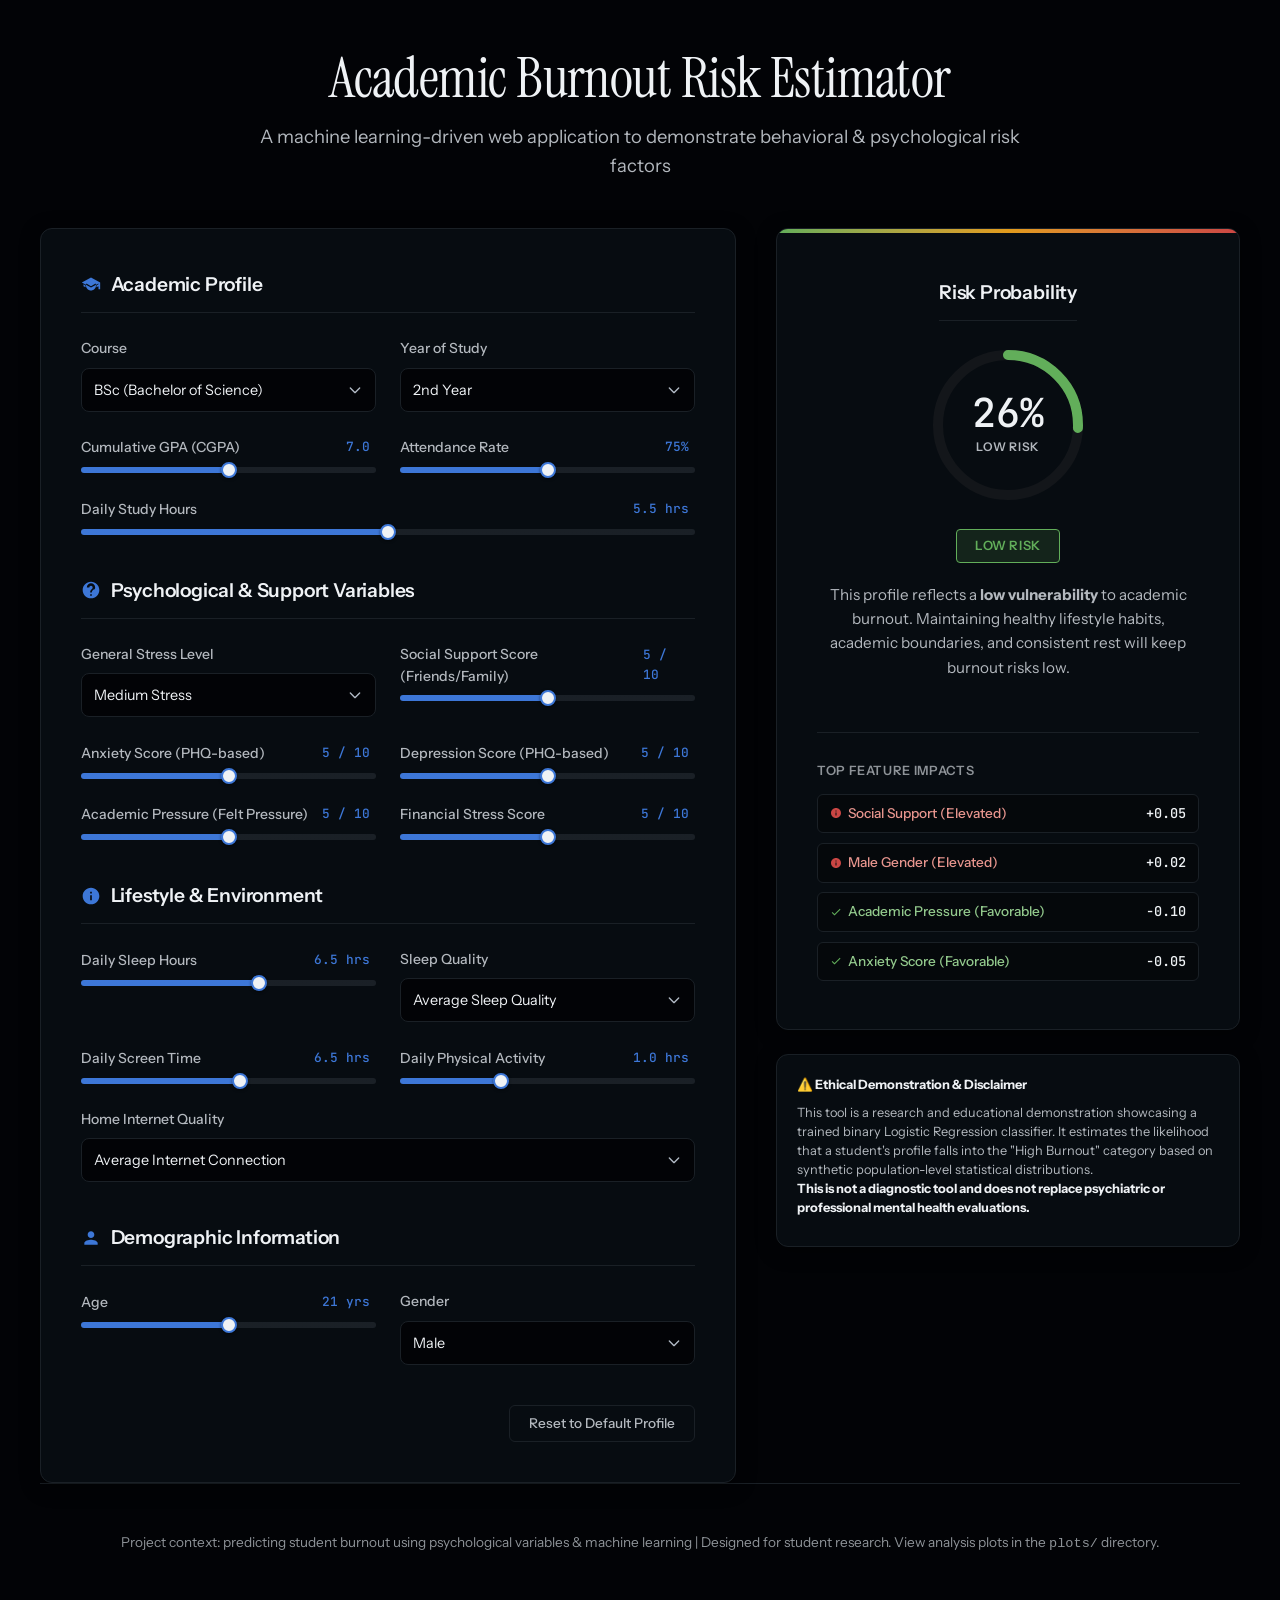
==== index.html @ f26b010b "Initial commit: Academic Burnout Risk Estimator UI overhaul and model code" ====
<!-- impeccable-disable overused-font: Instrument Sans and Instrument Serif are custom selected to align with academic and educational software design systems -->
<!DOCTYPE html>
<html lang="en">
<head>
    <meta charset="UTF-8">
    <meta name="viewport" content="width=device-width, initial-scale=1.0">
    <title>Academic Burnout Risk Estimator - Machine Learning Demonstration</title>
    
    <!-- Google Fonts -->
    <link rel="preconnect" href="https://fonts.googleapis.com">
    <link rel="preconnect" href="https://fonts.gstatic.com" crossorigin>
    <link href="https://fonts.googleapis.com/css2?family=Instrument+Sans:ital,wght@0,400;0,500;0,600;0,700;1,400&family=Instrument+Serif:ital@0;1&family=JetBrains+Mono:wght@400;500;700&display=swap" rel="stylesheet">
    
    <style>
        :root {
            --bg: oklch(0.1 0.01 250);
            --panel: oklch(0.15 0.015 250);
            --panel-hover: oklch(0.17 0.015 250);
            --border: oklch(0.24 0.015 250);
            --border-focus: oklch(0.42 0.08 250);
            --text-primary: oklch(0.96 0.005 250);
            --text-secondary: oklch(0.78 0.01 250);
            --text-tertiary: oklch(0.66 0.01 250);
            
            --primary: oklch(0.58 0.16 260);
            --primary-hover: oklch(0.52 0.17 260);
            --primary-alpha: oklch(0.58 0.16 260 / 0.15);
            
            --success: oklch(0.68 0.14 142);
            --success-alpha: oklch(0.68 0.14 142 / 0.15);
            
            --warning: oklch(0.74 0.15 75);
            --warning-alpha: oklch(0.74 0.15 75 / 0.15);
            
            --danger: oklch(0.58 0.17 25);
            --danger-alpha: oklch(0.58 0.17 25 / 0.15);
            
            --shadow: 0 4px 20px 0 rgba(0, 0, 0, 0.4);
            --inner-shadow: inset 0 1px 0 0 rgba(255, 255, 255, 0.03);
        }

        * {
            box-sizing: border-box;
            margin: 0;
            padding: 0;
        }

        body {
            font-family: 'Instrument Sans', -apple-system, BlinkMacSystemFont, sans-serif;
            background-color: var(--bg);
            color: var(--text-primary);
            min-height: 100vh;
            display: flex;
            flex-direction: column;
            padding: 3rem 1.5rem;
            line-height: 1.6;
            -webkit-font-smoothing: antialiased;
        }

        header {
            text-align: center;
            max-width: 800px;
            margin: 0 auto 3rem auto;
        }

        h1 {
            font-family: 'Instrument Serif', serif;
            font-size: 3.5rem;
            font-weight: 400;
            letter-spacing: -0.01em;
            color: var(--text-primary);
            margin-bottom: 0.75rem;
            line-height: 1.1;
        }

        header p {
            color: var(--text-secondary);
            font-size: 1.15rem;
            font-weight: 400;
            max-width: 65ch;
            margin: 0 auto;
        }

        .container {
            max-width: 1200px;
            width: 100%;
            margin: 0 auto;
            display: grid;
            grid-template-columns: 1.2fr 0.8fr;
            gap: 2.5rem;
            align-items: start;
        }

        @media (max-width: 968px) {
            .container {
                grid-template-columns: 1fr;
            }
        }

        .glass-panel {
            background: var(--panel);
            border: 1px solid var(--border);
            border-radius: 12px;
            padding: 2.5rem;
            box-shadow: var(--shadow);
            position: relative;
        }

        /* Form Styling */
        h2 {
            font-family: 'Instrument Sans', sans-serif;
            font-size: 1.2rem;
            font-weight: 600;
            letter-spacing: -0.01em;
            margin-bottom: 1.5rem;
            display: flex;
            align-items: center;
            gap: 0.6rem;
            border-bottom: 1px solid var(--border);
            padding-bottom: 0.75rem;
            color: var(--text-primary);
        }

        .form-section {
            margin-bottom: 2.5rem;
        }

        .form-grid {
            display: grid;
            grid-template-columns: 1fr 1fr;
            gap: 1.5rem;
        }

        @media (max-width: 640px) {
            .form-grid {
                grid-template-columns: 1fr;
            }
        }

        .form-group {
            display: flex;
            flex-direction: column;
            gap: 0.5rem;
        }

        .form-group.full-width {
            grid-column: 1 / -1;
        }

        label {
            font-size: 0.875rem;
            font-weight: 500;
            color: var(--text-secondary);
            display: flex;
            justify-content: space-between;
            align-items: center;
        }

        .slider-val {
            font-family: 'JetBrains Mono', monospace;
            font-weight: 500;
            color: var(--primary);
            padding: 0.1rem 0.4rem;
            font-size: 0.8rem;
        }

        input[type="range"] {
            -webkit-appearance: none;
            width: 100%;
            height: 6px;
            background: linear-gradient(to right, var(--primary) var(--value-percent, 50%), var(--border) var(--value-percent, 50%));
            border-radius: 3px;
            outline: none;
            transition: background 0.1s;
        }

        input[type="range"]::-webkit-slider-thumb {
            -webkit-appearance: none;
            appearance: none;
            width: 16px;
            height: 16px;
            border-radius: 50%;
            background: var(--text-primary);
            border: 2px solid var(--primary);
            cursor: pointer;
            transition: transform 0.1s, background-color 0.2s;
            box-shadow: 0 1px 3px rgba(0, 0, 0, 0.5);
        }

        input[type="range"]::-webkit-slider-thumb:hover {
            transform: scale(1.15);
            background: var(--primary);
            border-color: var(--text-primary);
        }

        select {
            appearance: none;
            -webkit-appearance: none;
            background-color: var(--bg);
            background-image: url("data:image/svg+xml,%3Csvg xmlns='http://www.w3.org/2000/svg' fill='none' viewBox='0 0 24 24' stroke='%23b2bbc6' stroke-width='2'%3E%3Cpath stroke-linecap='round' stroke-linejoin='round' d='M19 9l-7 7-7-7'/%3E%3C/svg%3E");
            background-repeat: no-repeat;
            background-position: right 0.75rem center;
            background-size: 1rem;
            border: 1px solid var(--border);
            border-radius: 8px;
            padding: 0.75rem 2.25rem 0.75rem 0.75rem;
            color: var(--text-primary);
            font-size: 0.9rem;
            outline: none;
            cursor: pointer;
            transition: border-color 0.2s, box-shadow 0.2s;
            font-family: 'Instrument Sans', sans-serif;
            width: 100%;
        }

        select:focus {
            border-color: var(--border-focus);
            box-shadow: 0 0 0 2px var(--primary-alpha);
        }

        /* Result Panel Styling */
        .sticky-panel {
            position: sticky;
            top: 2rem;
            display: flex;
            flex-direction: column;
            gap: 1.5rem;
        }

        .result-card {
            text-align: center;
            display: flex;
            flex-direction: column;
            align-items: center;
            padding: 3rem 2.5rem;
            position: relative;
            overflow: hidden;
        }

        .result-card::before {
            content: '';
            position: absolute;
            top: 0;
            left: 0;
            right: 0;
            height: 4px;
            background: linear-gradient(to right, var(--success), var(--warning), var(--danger));
        }

        /* Circular Progress */
        .progress-circle {
            position: relative;
            width: 160px;
            height: 160px;
            margin-bottom: 1.5rem;
        }

        .progress-circle svg {
            width: 100%;
            height: 100%;
            transform: rotate(-90deg);
        }

        .progress-circle circle {
            fill: none;
            stroke-width: 10;
        }

        .progress-bg {
            stroke: oklch(0.2 0.01 250);
        }

        .progress-bar {
            stroke: var(--primary);
            stroke-dasharray: 440;
            stroke-dashoffset: 440;
            stroke-linecap: round;
            transition: stroke-dashoffset 0.6s cubic-bezier(0.4, 0, 0.2, 1), stroke 0.3s;
        }

        .progress-text {
            position: absolute;
            top: 50%;
            left: 50%;
            transform: translate(-50%, -50%);
            text-align: center;
        }

        .percentage {
            font-family: 'JetBrains Mono', monospace;
            font-size: 2.5rem;
            font-weight: 500;
            color: var(--text-primary);
            line-height: 1;
        }

        .percentage-label {
            font-size: 0.75rem;
            font-weight: 600;
            color: var(--text-secondary);
            text-transform: uppercase;
            letter-spacing: 0.05em;
            margin-top: 0.25rem;
        }

        /* Badge */
        .badge {
            font-family: 'Instrument Sans', sans-serif;
            font-size: 0.8rem;
            font-weight: 600;
            padding: 0.35rem 1.1rem;
            border-radius: 4px;
            text-transform: uppercase;
            letter-spacing: 0.05em;
            margin-bottom: 1.25rem;
            display: inline-block;
        }

        .badge-low {
            background: var(--success-alpha);
            color: var(--success);
            border: 1px solid var(--success);
        }

        .badge-medium {
            background: var(--warning-alpha);
            color: var(--warning);
            border: 1px solid var(--warning);
        }

        .badge-high {
            background: var(--danger-alpha);
            color: var(--danger);
            border: 1px solid var(--danger);
            animation: pulse 2s infinite;
        }

        @keyframes pulse {
            0% { box-shadow: 0 0 0 0 oklch(0.58 0.17 25 / 0.4); }
            70% { box-shadow: 0 0 0 10px oklch(0.58 0.17 25 / 0); }
            100% { box-shadow: 0 0 0 0 oklch(0.58 0.17 25 / 0); }
        }

        .description {
            font-size: 0.95rem;
            color: var(--text-secondary);
            margin-bottom: 1.5rem;
            line-height: 1.6;
        }

        /* Explainable AI Factors */
        .explainability-section {
            width: 100%;
            text-align: left;
            border-top: 1px solid var(--border);
            margin-top: 1.75rem;
            padding-top: 1.75rem;
        }

        .explainability-section h3 {
            font-size: 0.8rem;
            text-transform: uppercase;
            letter-spacing: 0.05em;
            color: var(--text-tertiary);
            margin-bottom: 0.75rem;
            font-weight: 600;
        }

        .factor-list {
            display: flex;
            flex-direction: column;
            gap: 0.6rem;
        }

        .factor-item {
            display: flex;
            align-items: center;
            justify-content: space-between;
            font-size: 0.85rem;
            padding: 0.5rem 0.75rem;
            border-radius: 6px;
            background: oklch(0.13 0.01 250);
            border: 1px solid var(--border);
        }

        .factor-name {
            display: flex;
            align-items: center;
            gap: 0.4rem;
            font-weight: 500;
        }

        .factor-risk {
            color: oklch(0.75 0.1 25);
        }
        .factor-risk svg { fill: var(--danger); }

        .factor-protective {
            color: oklch(0.78 0.1 142);
        }
        .factor-protective svg { fill: var(--success); }

        .factor-weight {
            font-family: 'JetBrains Mono', monospace;
            font-weight: 500;
        }

        /* Ethical Notice */
        .ethical-notice {
            background: var(--panel);
            border: 1px solid var(--border);
            border-radius: 12px;
            padding: 1.25rem;
            font-size: 0.8rem;
            color: var(--text-secondary);
            line-height: 1.5;
            box-shadow: var(--shadow);
        }

        .ethical-notice strong {
            color: var(--text-primary);
            display: block;
            margin-bottom: 0.5rem;
        }

        /* Buttons styling */
        .form-actions {
            display: flex;
            justify-content: flex-end;
            margin-top: 1rem;
        }

        .btn-secondary {
            background: transparent;
            border: 1px solid var(--border);
            color: var(--text-secondary);
            padding: 0.6rem 1.2rem;
            font-size: 0.85rem;
            font-weight: 500;
            border-radius: 6px;
            cursor: pointer;
            transition: background-color 0.2s, border-color 0.2s, color 0.2s;
            font-family: 'Instrument Sans', sans-serif;
        }
        .btn-secondary:hover {
            background: var(--panel-hover);
            color: var(--text-primary);
            border-color: var(--text-secondary);
        }

        footer {
            margin-top: auto;
            text-align: center;
            padding: 3rem 0 1.5rem 0;
            color: var(--text-tertiary);
            font-size: 0.85rem;
            border-top: 1px solid var(--border);
            max-width: 1200px;
            width: 100%;
            margin-left: auto;
            margin-right: auto;
        }

        footer a {
            color: var(--primary);
            text-decoration: none;
        }
        footer a:hover {
            text-decoration: underline;
        }
    </style>
</head>
<body>

    <header>
        <h1>Academic Burnout Risk Estimator</h1>
        <p>A machine learning-driven web application to demonstrate behavioral & psychological risk factors</p>
    </header>

    <div class="container">
        <!-- Input Form -->
        <main class="glass-panel">
            <form id="burnoutForm">
                
                <!-- Section 1: Academic Profile -->
                <div class="form-section">
                    <h2>
                        <svg width="20" height="20" viewBox="0 0 24 24" fill="var(--primary)"><path d="M12 3L1 9l11 6 9-4.91V17h2V9L12 3zM5.47 12.5L3 11.16v2.33l2.47 1.35V12.5zm13.06 0v2.34l2.47-1.35v-2.33l-2.47 1.34zM12 18.5c-3.31 0-6-2.69-6-6 0-.85.18-1.65.5-2.38L12 13.5l5.5-3.38c.32.73.5 1.53.5 2.38 0 3.31-2.69 6-6 6z"/></svg>
                        Academic Profile
                    </h2>
                    <div class="form-grid">
                        <div class="form-group">
                            <label for="course">Course</label>
                            <select id="course">
                                <option value="BBA">BBA (Bachelor of Business Admin)</option>
                                <option value="BCA">BCA (Bachelor of Computer Applications)</option>
                                <option value="BSc" selected>BSc (Bachelor of Science)</option>
                                <option value="BTech">BTech (Bachelor of Technology)</option>
                                <option value="MBA">MBA (Master of Business Admin)</option>
                                <option value="MCA">MCA (Master of Computer Applications)</option>
                            </select>
                        </div>
                        <div class="form-group">
                            <label for="year">Year of Study</label>
                            <select id="year">
                                <option value="1st">1st Year</option>
                                <option value="2nd" selected>2nd Year</option>
                                <option value="3rd">3rd Year</option>
                                <option value="4th">4th Year</option>
                            </select>
                        </div>
                        <div class="form-group">
                            <label for="cgpa">
                                Cumulative GPA (CGPA)
                                <span class="slider-val" id="cgpa_val">7.0</span>
                            </label>
                            <input type="range" id="cgpa" min="4.0" max="10.0" step="0.1" value="7.0">
                        </div>
                        <div class="form-group">
                            <label for="attendance_percentage">
                                Attendance Rate
                                <span class="slider-val" id="attendance_percentage_val">75%</span>
                            </label>
                            <input type="range" id="attendance_percentage" min="50" max="100" step="1" value="75">
                        </div>
                        <div class="form-group full-width">
                            <label for="daily_study_hours">
                                Daily Study Hours
                                <span class="slider-val" id="daily_study_hours_val">5.5 hrs</span>
                            </label>
                            <input type="range" id="daily_study_hours" min="1.0" max="10.0" step="0.1" value="5.5">
                        </div>
                    </div>
                </div>

                <!-- Section 2: Mental Health & Support -->
                <div class="form-section">
                    <h2>
                        <svg width="20" height="20" viewBox="0 0 24 24" fill="var(--primary)"><path d="M12 2C6.48 2 2 6.48 2 12s4.48 10 10 10 10-4.48 10-10S17.52 2 12 2zm1 17h-2v-2h2v2zm2.07-7.75l-.9.92C13.45 12.9 13 13.5 13 15h-2v-.5c0-1.1.45-2.1 1.17-2.83l1.24-1.26c.37-.36.59-.86.59-1.41 0-1.1-.9-2-2-2s-2 .9-2 2H7c0-2.76 2.24-5 5-5s5 2.24 5 5c0 1.04-.42 1.99-1.07 2.25z"/></svg>
                        Psychological & Support Variables
                    </h2>
                    <div class="form-grid">
                        <div class="form-group">
                            <label for="stress_level">General Stress Level</label>
                            <select id="stress_level">
                                <option value="Low">Low Stress</option>
                                <option value="Medium" selected>Medium Stress</option>
                                <option value="High">High Stress</option>
                            </select>
                        </div>
                        <div class="form-group">
                            <label for="social_support_score">
                                Social Support Score (Friends/Family)
                                <span class="slider-val" id="social_support_score_val">5 / 10</span>
                            </label>
                            <input type="range" id="social_support_score" min="0" max="10" step="1" value="5">
                        </div>
                        <div class="form-group">
                            <label for="anxiety_score">
                                Anxiety Score (PHQ-based)
                                <span class="slider-val" id="anxiety_score_val">5 / 10</span>
                            </label>
                            <input type="range" id="anxiety_score" min="0" max="10" step="1" value="5">
                        </div>
                        <div class="form-group">
                            <label for="depression_score">
                                Depression Score (PHQ-based)
                                <span class="slider-val" id="depression_score_val">5 / 10</span>
                            </label>
                            <input type="range" id="depression_score" min="0" max="10" step="1" value="5">
                        </div>
                        <div class="form-group">
                            <label for="academic_pressure_score">
                                Academic Pressure (Felt Pressure)
                                <span class="slider-val" id="academic_pressure_score_val">5 / 10</span>
                            </label>
                            <input type="range" id="academic_pressure_score" min="0" max="10" step="1" value="5">
                        </div>
                        <div class="form-group">
                            <label for="financial_stress_score">
                                Financial Stress Score
                                <span class="slider-val" id="financial_stress_score_val">5 / 10</span>
                            </label>
                            <input type="range" id="financial_stress_score" min="0" max="10" step="1" value="5">
                        </div>
                    </div>
                </div>

                <!-- Section 3: Physical Health & Habits -->
                <div class="form-section">
                    <h2>
                        <svg width="20" height="20" viewBox="0 0 24 24" fill="var(--primary)"><path d="M12 2C6.48 2 2 6.48 2 12s4.48 10 10 10 10-4.48 10-10S17.52 2 12 2zm1 15h-2v-6h2v6zm0-8h-2V7h2v2z"/></svg>
                        Lifestyle & Environment
                    </h2>
                    <div class="form-grid">
                        <div class="form-group">
                            <label for="daily_sleep_hours">
                                Daily Sleep Hours
                                <span class="slider-val" id="daily_sleep_hours_val">6.5 hrs</span>
                            </label>
                            <input type="range" id="daily_sleep_hours" min="1.0" max="10.0" step="0.1" value="6.5">
                        </div>
                        <div class="form-group">
                            <label for="sleep_quality">Sleep Quality</label>
                            <select id="sleep_quality">
                                <option value="Poor">Poor Sleep Quality</option>
                                <option value="Average" selected>Average Sleep Quality</option>
                                <option value="Good">Good Sleep Quality</option>
                            </select>
                        </div>
                        <div class="form-group">
                            <label for="screen_time_hours">
                                Daily Screen Time
                                <span class="slider-val" id="screen_time_hours_val">6.5 hrs</span>
                            </label>
                            <input type="range" id="screen_time_hours" min="0.0" max="12.0" step="0.1" value="6.5">
                        </div>
                        <div class="form-group">
                            <label for="physical_activity_hours">
                                Daily Physical Activity
                                <span class="slider-val" id="physical_activity_hours_val">1.0 hrs</span>
                            </label>
                            <input type="range" id="physical_activity_hours" min="0.0" max="3.0" step="0.1" value="1.0">
                        </div>
                        <div class="form-group full-width">
                            <label for="internet_quality">Home Internet Quality</label>
                            <select id="internet_quality">
                                <option value="Poor">Poor Internet Connection</option>
                                <option value="Average" selected>Average Internet Connection</option>
                                <option value="Good">Good Internet Connection</option>
                            </select>
                        </div>
                    </div>
                </div>

                <!-- Section 4: Demographics -->
                <div class="form-section">
                    <h2>
                        <svg width="20" height="20" viewBox="0 0 24 24" fill="var(--primary)"><path d="M12 12c2.21 0 4-1.79 4-4s-1.79-4-4-4-4 1.79-4 4 1.79 4 4 4zm0 2c-2.67 0-8 1.34-8 4v2h16v-2c0-2.66-5.33-4-8-4z"/></svg>
                        Demographic Information
                    </h2>
                    <div class="form-grid">
                        <div class="form-group">
                            <label for="age">
                                Age
                                <span class="slider-val" id="age_val">21 yrs</span>
                            </label>
                            <input type="range" id="age" min="17" max="25" step="1" value="21">
                        </div>
                        <div class="form-group">
                            <label for="gender">Gender</label>
                            <select id="gender">
                                <option value="Female">Female</option>
                                <option value="Male" selected>Male</option>
                                <option value="Other">Other</option>
                            </select>
                        </div>
                    </div>
                </div>

                <!-- Form Actions: Reset Button -->
                <div class="form-actions">
                    <button type="button" id="resetBtn" class="btn-secondary">Reset to Default Profile</button>
                </div>

            </form>
        </main>

        <!-- Prediction Dashboard -->
        <aside class="sticky-panel">
            <div class="glass-panel result-card">
                <h2>Risk Probability</h2>
                
                <div class="progress-circle">
                    <svg>
                        <circle class="progress-bg" cx="80" cy="80" r="70"></circle>
                        <circle class="progress-bar" id="progressBar" cx="80" cy="80" r="70"></circle>
                    </svg>
                    <div class="progress-text">
                        <div class="percentage" id="riskPct">0%</div>
                        <div class="percentage-label" id="riskLabel">Loading...</div>
                    </div>
                </div>

                <div class="badge" id="riskBadge">Loading...</div>
                
                <p class="description" id="riskDesc">
                    Select values on the left to calculate your predicted risk of academic burnout.
                </p>

                <!-- Explainability Section -->
                <div class="explainability-section">
                    <h3>Top Feature Impacts</h3>
                    <div class="factor-list" id="factorList">
                        <!-- Dynamically filled -->
                    </div>
                </div>
            </div>

            <!-- Ethical Disclosure Notice -->
            <div class="ethical-notice">
                <strong>⚠️ Ethical Demonstration & Disclaimer</strong>
                This tool is a research and educational demonstration showcasing a trained binary Logistic Regression classifier. It estimates the likelihood that a student's profile falls into the "High Burnout" category based on synthetic population-level statistical distributions. <strong>This is not a diagnostic tool and does not replace psychiatric or professional mental health evaluations.</strong>
            </div>
        </aside>
    </div>

    <footer>
        <p>Project context: predicting student burnout using psychological variables & machine learning | Designed for student research. View analysis plots in the <code>plots/</code> directory.</p>
    </footer>

    <!-- JavaScript Risk Calculator Logic -->
    <script>
        // Model assets exported directly from train.py
        const modelAssets = {
            "intercept": -0.8685766001473708,
            "coefficients": {
                "age": -0.01016604320352971,
                "year": -0.008432118136714463,
                "daily_study_hours": 0.12105258114006733,
                "daily_sleep_hours": -0.20267834353548236,
                "screen_time_hours": 0.15223540964556645,
                "stress_level": 0.547540827894275,
                "anxiety_score": 0.32153101983977034,
                "depression_score": 0.31099566427850356,
                "academic_pressure_score": 0.5868576022809061,
                "financial_stress_score": 0.22483348863117877,
                "social_support_score": -0.2666322610507666,
                "physical_activity_hours": -0.03207619431105604,
                "sleep_quality": -0.3784890311906184,
                "attendance_percentage": -0.16854063860049007,
                "cgpa": -0.17181319316172533,
                "internet_quality": -0.009239871979964235,
                "gender_Male": 0.011074448015862128,
                "gender_Other": 0.0033268914971280802,
                "course_BCA": 0.01215969597344121,
                "course_BSc": 0.0014868647191455902,
                "course_BTech": 0.007029420406631509,
                "course_MBA": -0.005141951837375421,
                "course_MCA": 0.009537573651947464
            },
            "scaling": {
                "age": { "mean": 20.996925, "std": 2.5812849922152403 },
                "year": { "mean": 2.499325, "std": 1.121271396396228 },
                "daily_study_hours": { "mean": 5.509474999999987, "std": 2.5959360657974617 },
                "daily_sleep_hours": { "mean": 6.501217499999908, "std": 1.4452200874008263 },
                "screen_time_hours": { "mean": 6.501088333333214, "std": 3.1777918406021994 },
                "stress_level": { "mean": 2.0056166666666666, "std": 0.8159055008940305 },
                "anxiety_score": { "mean": 5.490375, "std": 2.8717574223303415 },
                "depression_score": { "mean": 5.493791666666667, "std": 2.8681227524753052 },
                "academic_pressure_score": { "mean": 5.51335, "std": 2.875321160757292 },
                "financial_stress_score": { "mean": 5.505483333333333, "std": 2.866031507104893 },
                "social_support_score": { "mean": 5.5170916666666665, "std": 2.8706836366274695 },
                "physical_activity_hours": { "mean": 0.9979708333333226, "std": 0.5793736265565061 },
                "sleep_quality": { "mean": 2.00235, "std": 0.8168197337847876 },
                "attendance_percentage": { "mean": 75.00685666666689, "std": 14.416480499279936 },
                "cgpa": { "mean": 7.000478999999958, "std": 1.7328110342906538 },
                "internet_quality": { "mean": 1.9986, "std": 0.816097240937701 },
                "gender_Male": { "mean": 0.333725, "std": 0.4715428128755333 },
                "gender_Other": { "mean": 0.333175, "std": 0.4713485115863912 },
                "course_BCA": { "mean": 0.16655, "std": 0.37257361353118734 },
                "course_BSc": { "mean": 0.16638333333333333, "std": 0.37242438121350663 },
                "course_BTech": { "mean": 0.16620833333333335, "std": 0.3722675425875408 },
                "course_MBA": { "mean": 0.16840833333333333, "std": 0.37422849517005624 },
                "course_MCA": { "mean": 0.16570833333333335, "std": 0.37181861383925485 }
            },
            "categorical_mappings": {
                "year": { "1st": 1, "2nd": 2, "3rd": 3, "4th": 4 },
                "stress_level": { "Low": 1, "Medium": 2, "High": 3 },
                "sleep_quality": { "Poor": 1, "Average": 2, "Good": 3 },
                "internet_quality": { "Poor": 1, "Average": 2, "Good": 3 }
            }
        };

        // UI element text mappings for feature importance presentation
        const featureLabels = {
            "age": "Age",
            "year": "Academic Year",
            "daily_study_hours": "Study Hours",
            "daily_sleep_hours": "Daily Sleep",
            "screen_time_hours": "Screen Time",
            "stress_level": "Stress Level",
            "anxiety_score": "Anxiety Score",
            "depression_score": "Depression Score",
            "academic_pressure_score": "Academic Pressure",
            "financial_stress_score": "Financial Stress",
            "social_support_score": "Social Support",
            "physical_activity_hours": "Exercise Duration",
            "sleep_quality": "Sleep Quality",
            "attendance_percentage": "Attendance Rate",
            "cgpa": "Academic CGPA",
            "internet_quality": "Internet Quality",
            "gender_Male": "Male Gender",
            "gender_Other": "Non-binary Gender",
            "course_BCA": "BCA Course",
            "course_BSc": "BSc Course",
            "course_BTech": "BTech Course",
            "course_MBA": "MBA Course",
            "course_MCA": "MCA Course"
        };

        // Helper function to update custom slider track style
        function updateSliderTrack(slider) {
            if (slider.type !== 'range') return;
            const min = parseFloat(slider.min) || 0;
            const max = parseFloat(slider.max) || 100;
            const val = parseFloat(slider.value) || 0;
            const percent = ((val - min) / (max - min)) * 100;
            slider.style.setProperty('--value-percent', `${percent}%`);
        }

        // Add event listeners to input elements to update on change
        const formInputs = document.querySelectorAll('#burnoutForm input, #burnoutForm select');
        
        // Initialize range inputs slider tracks
        formInputs.forEach(input => {
            if (input.type === 'range') {
                updateSliderTrack(input);
            }
        });

        formInputs.forEach(input => {
            input.addEventListener('input', () => {
                // Update numerical indicator badges in real-time
                const labelVal = document.getElementById(input.id + '_val');
                if (labelVal) {
                    let suffix = '';
                    if (input.id.includes('hours') || input.id === 'daily_sleep_hours') suffix = ' hrs';
                    else if (input.id.includes('percentage')) suffix = '%';
                    else if (input.id.includes('score')) suffix = ' / 10';
                    else if (input.id === 'age') suffix = ' yrs';
                    labelVal.innerText = input.value + suffix;
                }
                
                if (input.type === 'range') {
                    updateSliderTrack(input);
                }
                
                calculateRisk();
            });
        });

        // Add event listener for Reset Button
        document.getElementById('resetBtn').addEventListener('click', () => {
            document.getElementById('burnoutForm').reset();
            formInputs.forEach(input => {
                const labelVal = document.getElementById(input.id + '_val');
                if (labelVal) {
                    let suffix = '';
                    if (input.id.includes('hours') || input.id === 'daily_sleep_hours') suffix = ' hrs';
                    else if (input.id.includes('percentage')) suffix = '%';
                    else if (input.id.includes('score')) suffix = ' / 10';
                    else if (input.id === 'age') suffix = ' yrs';
                    labelVal.innerText = input.value + suffix;
                }
                if (input.type === 'range') {
                    updateSliderTrack(input);
                }
            });
            calculateRisk();
        });

        // Predict risk probability using model parameters
        function calculateRisk() {
            // 1. Collect inputs
            const values = {};
            
            // Numerical inputs
            values['age'] = parseFloat(document.getElementById('age').value);
            values['daily_study_hours'] = parseFloat(document.getElementById('daily_study_hours').value);
            values['daily_sleep_hours'] = parseFloat(document.getElementById('daily_sleep_hours').value);
            values['screen_time_hours'] = parseFloat(document.getElementById('screen_time_hours').value);
            values['anxiety_score'] = parseFloat(document.getElementById('anxiety_score').value);
            values['depression_score'] = parseFloat(document.getElementById('depression_score').value);
            values['academic_pressure_score'] = parseFloat(document.getElementById('academic_pressure_score').value);
            values['financial_stress_score'] = parseFloat(document.getElementById('financial_stress_score').value);
            values['social_support_score'] = parseFloat(document.getElementById('social_support_score').value);
            values['physical_activity_hours'] = parseFloat(document.getElementById('physical_activity_hours').value);
            values['attendance_percentage'] = parseFloat(document.getElementById('attendance_percentage').value);
            values['cgpa'] = parseFloat(document.getElementById('cgpa').value);

            // Categorical Mapped inputs
            values['year'] = modelAssets.categorical_mappings.year[document.getElementById('year').value];
            values['stress_level'] = modelAssets.categorical_mappings.stress_level[document.getElementById('stress_level').value];
            values['sleep_quality'] = modelAssets.categorical_mappings.sleep_quality[document.getElementById('sleep_quality').value];
            values['internet_quality'] = modelAssets.categorical_mappings.internet_quality[document.getElementById('internet_quality').value];

            // Categorical One-Hot inputs (gender & course)
            const genderVal = document.getElementById('gender').value;
            values['gender_Male'] = (genderVal === 'Male') ? 1.0 : 0.0;
            values['gender_Other'] = (genderVal === 'Other') ? 1.0 : 0.0;

            const courseVal = document.getElementById('course').value;
            values['course_BCA'] = (courseVal === 'BCA') ? 1.0 : 0.0;
            values['course_BSc'] = (courseVal === 'BSc') ? 1.0 : 0.0;
            values['course_BTech'] = (courseVal === 'BTech') ? 1.0 : 0.0;
            values['course_MBA'] = (courseVal === 'MBA') ? 1.0 : 0.0;
            values['course_MCA'] = (courseVal === 'MCA') ? 1.0 : 0.0;
            // BBA maps to 0.0 on all of the dummies (first class dropped)

            // 2. Perform Standard Scaling & Calculate linear sum (z)
            let z = modelAssets.intercept;
            const contributions = []; // Store contributions of each scaled feature: coefficient * scaled_value

            for (const feature in modelAssets.coefficients) {
                const rawValue = values[feature];
                const mean = modelAssets.scaling[feature].mean;
                const std = modelAssets.scaling[feature].std;
                const coef = modelAssets.coefficients[feature];
                
                // Standardize
                const scaledValue = (rawValue - mean) / std;
                const contribution = coef * scaledValue;
                
                z += contribution;
                
                contributions.push({
                    name: feature,
                    label: featureLabels[feature] || feature,
                    val: contribution,
                    coef: coef,
                    scaledVal: scaledValue
                });
            }

            // 3. Sigmoid prediction function: p = 1 / (1 + e^-z)
            const probability = 1 / (1 + Math.exp(-z));
            const probabilityPct = Math.round(probability * 100);

            // 4. Update circular UI indicator
            const progressBar = document.getElementById('progressBar');
            const circumference = 2 * Math.PI * 70; // r = 70
            const offset = circumference - (probability * circumference);
            progressBar.style.strokeDashoffset = offset;
            
            document.getElementById('riskPct').innerText = probabilityPct + '%';

            // 5. Update Badge, Labels & Colors
            const badge = document.getElementById('riskBadge');
            const label = document.getElementById('riskLabel');
            const desc = document.getElementById('riskDesc');
            
            if (probability < 0.33) {
                badge.className = 'badge badge-low';
                badge.innerText = 'Low Risk';
                label.innerText = 'Low Risk';
                progressBar.style.stroke = 'var(--success)';
                desc.innerHTML = 'This profile reflects a <strong>low vulnerability</strong> to academic burnout. Maintaining healthy lifestyle habits, academic boundaries, and consistent rest will keep burnout risks low.';
            } else if (probability < 0.66) {
                badge.className = 'badge badge-medium';
                badge.innerText = 'Moderate Risk';
                label.innerText = 'Mod. Risk';
                progressBar.style.stroke = 'var(--warning)';
                desc.innerHTML = 'This profile reflects a <strong>moderate risk</strong> of academic burnout. Consider optimizing sleep patterns, limiting screen time, and adjusting study loads before symptoms escalate.';
            } else {
                badge.className = 'badge badge-high';
                badge.innerText = 'High Risk';
                label.innerText = 'High Risk';
                progressBar.style.stroke = 'var(--danger)';
                desc.innerHTML = 'This profile indicates a <strong>high vulnerability</strong> to academic burnout. We strongly recommend reducing academic pressure, boosting social support networks, and prioritizing quality sleep.';
            }

            // 6. Feature Explainability (Contributions)
            // Sort by absolute contribution values
            contributions.sort((a, b) => b.val - a.val);

            // Get top 2 risk factors (positive contributions)
            const riskFactors = contributions.filter(c => c.val > 0).slice(0, 2);
            // Get top 2 protective factors (most negative contributions)
            const protectiveFactors = contributions.filter(c => c.val < 0).slice(-2).reverse();

            const factorList = document.getElementById('factorList');
            factorList.innerHTML = '';

            // Render top risk factors
            riskFactors.forEach(factor => {
                const item = document.createElement('div');
                item.className = 'factor-item';
                item.innerHTML = `
                    <span class="factor-name factor-risk">
                        <svg width="12" height="12" viewBox="0 0 24 24"><path d="M12 2C6.48 2 2 6.48 2 12s4.48 10 10 10 10-4.48 10-10S17.52 2 12 2zm1 15h-2v-6h2v6zm0-8h-2V7h2v2z"/></svg>
                        ${factor.label} (Elevated)
                    </span>
                    <span class="factor-weight">+${Math.abs(factor.val).toFixed(2)}</span>
                `;
                factorList.appendChild(item);
            });

            // Render top protective factors
            protectiveFactors.forEach(factor => {
                const item = document.createElement('div');
                item.className = 'factor-item';
                item.innerHTML = `
                    <span class="factor-name factor-protective">
                        <svg width="12" height="12" viewBox="0 0 24 24"><path d="M9 16.17L4.83 12l-1.42 1.41L9 19 21 7l-1.41-1.41L9 16.17z"/></svg>
                        ${factor.label} (Favorable)
                    </span>
                    <span class="factor-weight">-${Math.abs(factor.val).toFixed(2)}</span>
                `;
                factorList.appendChild(item);
            });
            
            if (riskFactors.length === 0 && protectiveFactors.length === 0) {
                factorList.innerHTML = '<div style="font-size:0.8rem;color:var(--text-secondary)">No dominant factors.</div>';
            }
        }

        // Run initial calculation on page load
        window.onload = function() {
            calculateRisk();
        };
    </script>
</body>
</html>
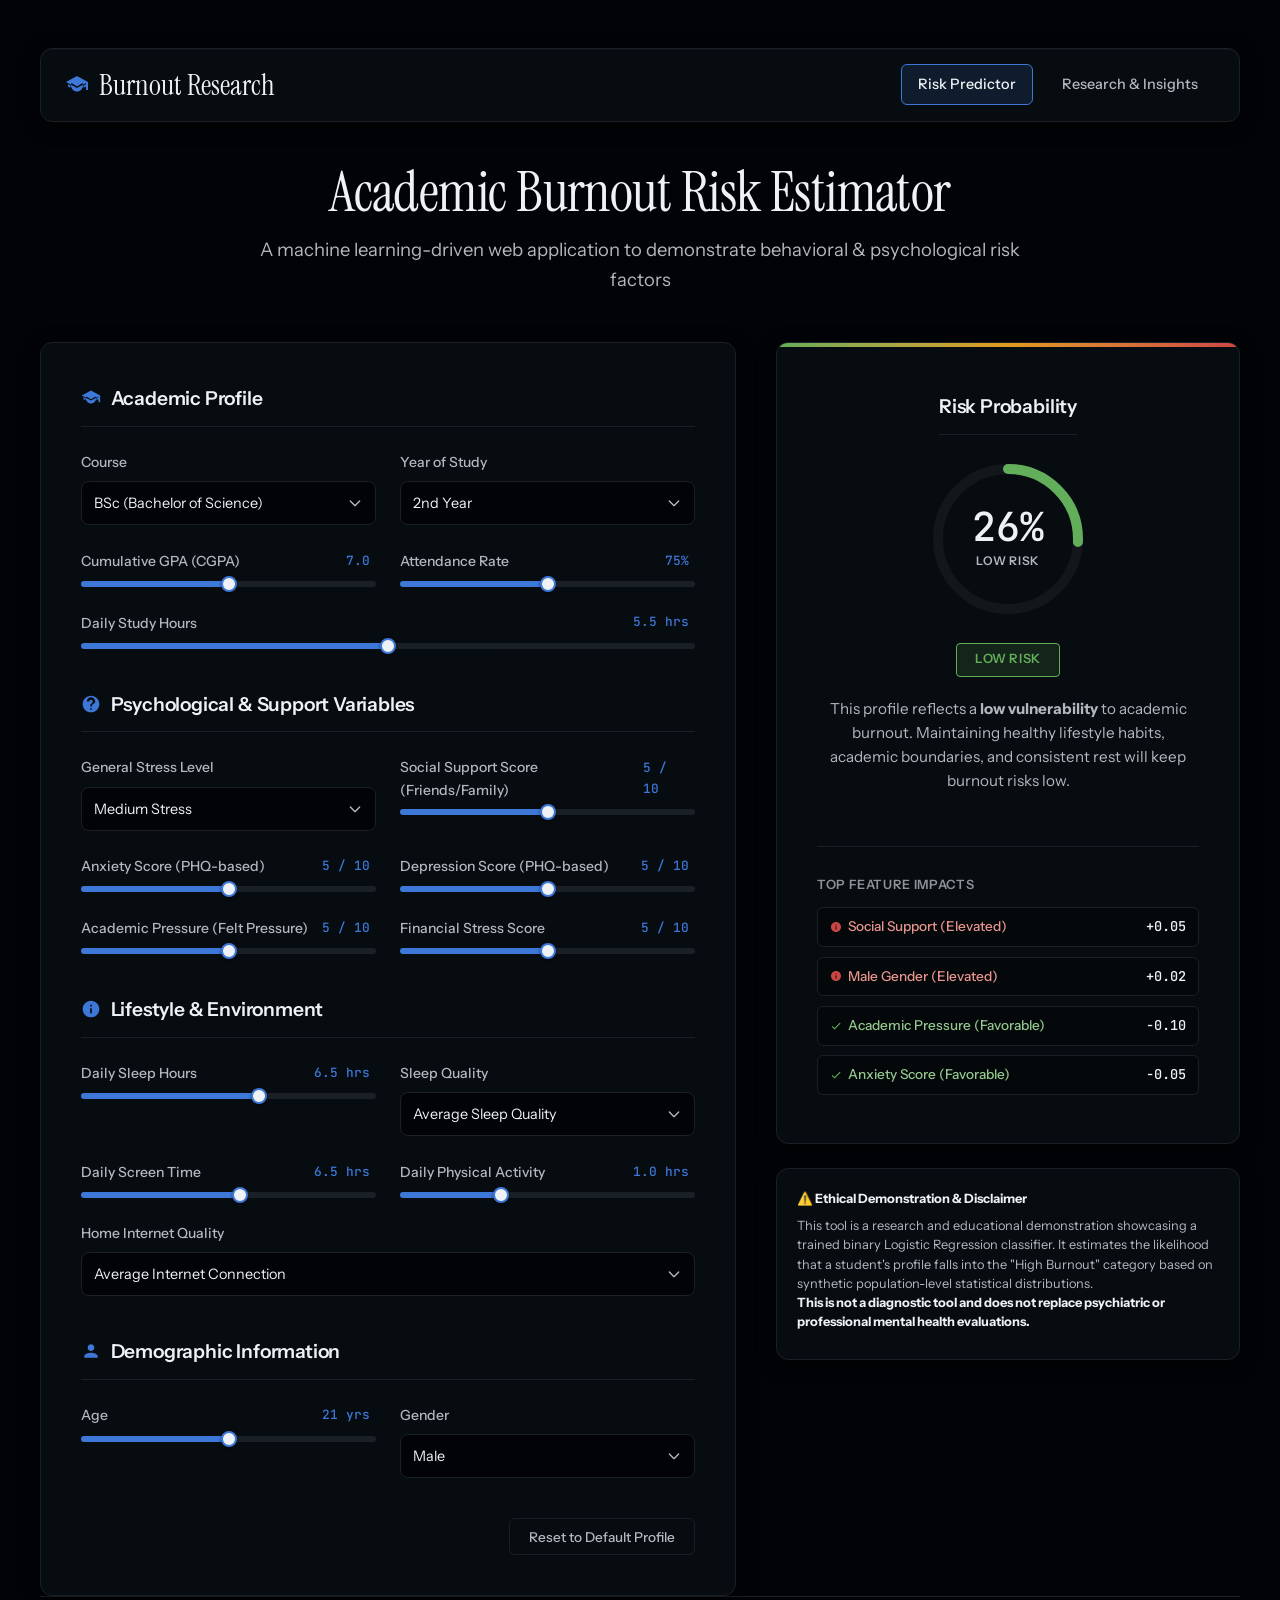
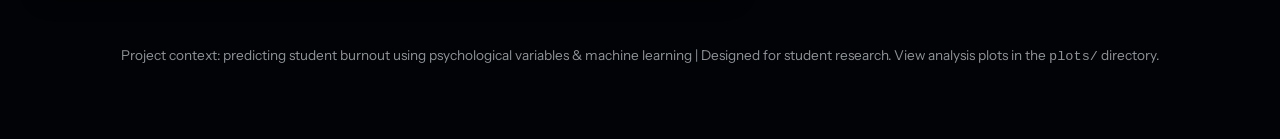
==== commit 199c88ff: "feat: add academic research & insights page and top navigation menu" ====
--- a/index.html
+++ b/index.html
@@ -468,9 +468,81 @@
         footer a:hover {
             text-decoration: underline;
         }
+
+        /* Navigation Bar */
+        .top-nav {
+            display: flex;
+            justify-content: space-between;
+            align-items: center;
+            max-width: 1200px;
+            width: 100%;
+            margin: 0 auto 2.5rem auto;
+            padding: 0.8rem 1.5rem;
+            background: var(--panel);
+            border: 1px solid var(--border);
+            border-radius: 12px;
+            box-shadow: var(--shadow);
+            box-shadow: var(--inner-shadow), var(--shadow);
+            backdrop-filter: blur(12px);
+            -webkit-backdrop-filter: blur(12px);
+        }
+
+        .nav-logo {
+            font-family: 'Instrument Serif', serif;
+            font-size: 1.8rem;
+            color: var(--text-primary);
+            text-decoration: none;
+            display: flex;
+            align-items: center;
+            gap: 0.6rem;
+            transition: opacity 0.2s;
+        }
+
+        .nav-logo:hover {
+            opacity: 0.9;
+        }
+
+        .nav-links {
+            display: flex;
+            gap: 0.75rem;
+        }
+
+        .nav-link {
+            font-family: 'Instrument Sans', sans-serif;
+            font-size: 0.9rem;
+            font-weight: 500;
+            color: var(--text-secondary);
+            text-decoration: none;
+            padding: 0.5rem 1rem;
+            border-radius: 6px;
+            transition: background-color 0.2s, color 0.2s, border-color 0.2s;
+            border: 1px solid transparent;
+        }
+
+        .nav-link:hover {
+            color: var(--text-primary);
+            background: var(--panel-hover);
+        }
+
+        .nav-link.active {
+            color: var(--text-primary);
+            background: var(--primary-alpha);
+            border-color: var(--primary);
+        }
     </style>
 </head>
 <body>
+
+    <nav class="top-nav">
+        <a href="index.html" class="nav-logo">
+            <svg width="24" height="24" viewBox="0 0 24 24" fill="var(--primary)"><path d="M12 3L1 9l11 6 9-4.91V17h2V9L12 3zM5.47 12.5L3 11.16v2.33l2.47 1.35V12.5zm13.06 0v2.34l2.47-1.35v-2.33l-2.47 1.34zM12 18.5c-3.31 0-6-2.69-6-6 0-.85.18-1.65.5-2.38L12 13.5l5.5-3.38c.32.73.5 1.53.5 2.38 0 3.31-2.69 6-6 6z"/></svg>
+            <span>Burnout Research</span>
+        </a>
+        <div class="nav-links">
+            <a href="index.html" class="nav-link active">Risk Predictor</a>
+            <a href="analysis.html" class="nav-link">Research & Insights</a>
+        </div>
+    </nav>
 
     <header>
         <h1>Academic Burnout Risk Estimator</h1>
